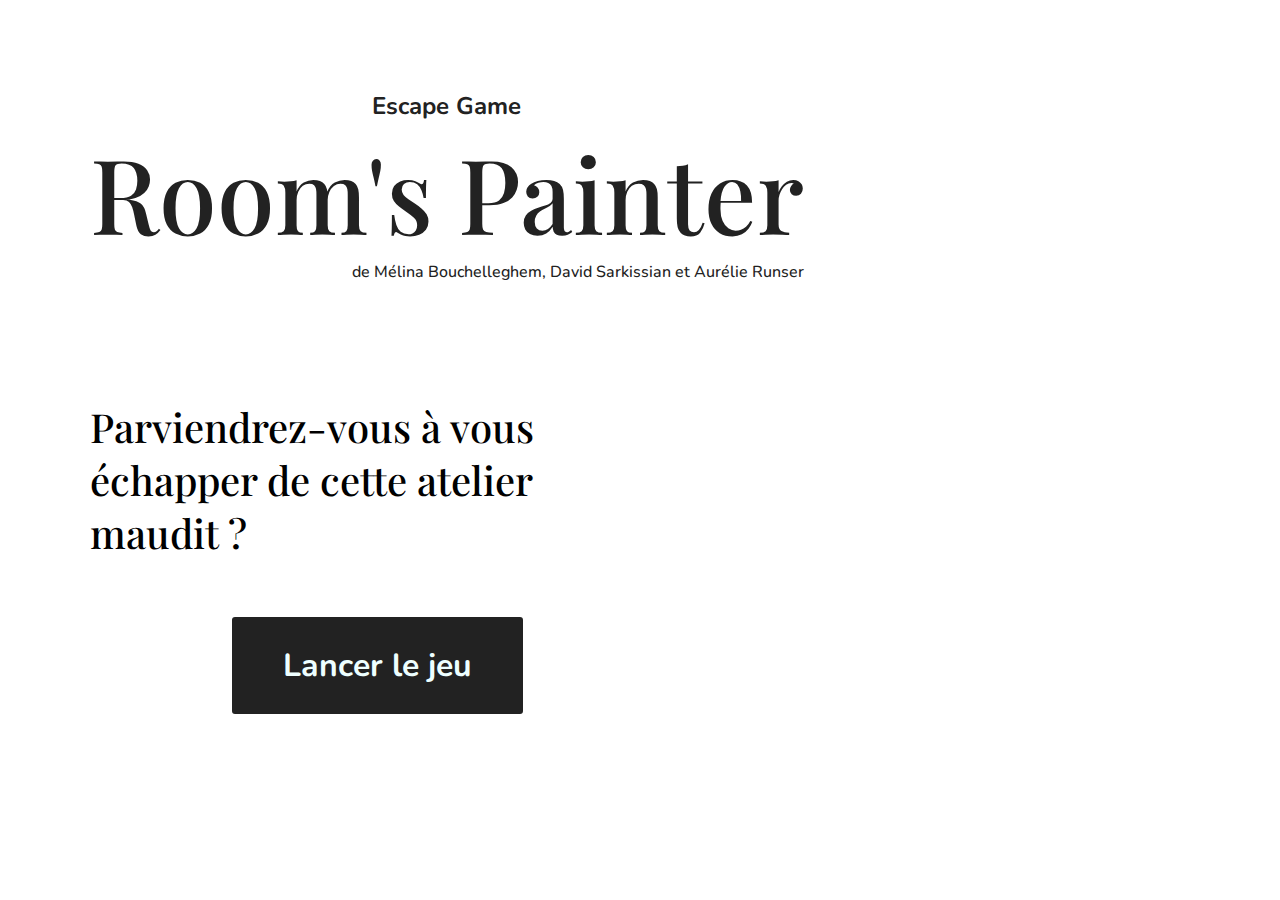
==== index.html @ 4a037136 "ajout de style sur les pages d'accueil et de fin" ====
<!DOCTYPE html>
<html lang="fr">
<head>
    <meta charset="UTF-8">
    <meta http-equiv="X-UA-Compatible" content="IE=edge">
    <meta name="viewport" content="width=device-width, initial-scale=1.0">
    <title>Room's Painter : Escape Game</title>

    <link href="/style.css" rel="stylesheet">

    <link rel="preconnect" href="https://fonts.googleapis.com">
    <link rel="preconnect" href="https://fonts.gstatic.com" crossorigin>
    <link href="https://fonts.googleapis.com/css2?family=Nunito:wght@500;700&family=Playfair+Display:ital,wght@1,400;1,500&display=swap" rel="stylesheet">
</head>

<body>
    <div class="entete">
        <h2 class="entete-escapegame">Escape Game</h2>
        <h1 class="entete-titre">Room's Painter</h1>
        <h2 class="entete-auteur">de Mélina Bouchelleghem, David Sarkissian et Aurélie Runser</h2>
    </div>

    <div class="corps">
        <p class="corps-texte">Parviendrez-vous à vous échapper de cette atelier maudit ?</p>
    
        <a class="button" href="/room.html">
            <button class="button-texte">
                Lancer le jeu        
            </button>
        </a>

    </div>
    
</body>
</html>
---- style.css ----
/* suppression des marges par défaut */
*{
    margin: 0;
    padding: 0;
    box-sizing: border-box;
}

/* suppression du scroll */
html{
    overflow: hidden;
}

/* ajout de l'image de fon */
body{
    width: 100vw;
    height: 100vh;
    padding: 10vh 7vw;
    background-image: url("img/fond.jpg");
    background-size: cover;
    background-position-x: right;
    background-position-y: center;
}

/* comportement de l'en tete */
.entete{
    width: fit-content;
    color: #222;

}

/* titre "Room's Painter" */
h1{
    font-size: 6.5rem;
    font-family: "Playfair Display";
    font-weight: 500;
}

/* sous-titres */
h2{
    font-family: 'Nunito';
}

/* texte "escape game" */
.entete-escapegame{
    font-size: 1.5rem;
    text-align: center;
    font-weight: 700;
}

/* les auteurs */
.entete-auteur{
    font-size: 1rem;
    text-align: right;
    font-weight: 500;
}

/* comportement du corps de la page (texte + bouton) */
.corps{
    margin: 13vh 0;
    width: 45vw;
}

/* texte de la page */
.corps-texte{
    font-size: 2.5rem;
    font-family: "Playfair Display";
    font-weight: 500;
}

/* bouton (le lien a) */
.button{
    display: block;
    margin: 10%;
    text-align: center;
}

/* style du bouton */
.button-texte{
    padding: 1.5rem 3rem;
    font-family: 'Nunito';
    font-weight: 700;
    font-size: 2rem;
    color: #eff;
    background: #222;
    border: #222 3px solid;
    border-radius: 3px;   
}

/* style du bouton au survole */
.button-texte:hover{
    color: #222;
    background: transparent;
}



/* Style supplmémentaire pour la page de FIN -----------------------------------------------------------------*/

/* titre "Room's Painter" */
.fin-titre{
    font-size: 4rem;
}

/* sous-titres */
.fin-escapegame,
.fin-auteur{
    text-align: left;
    font-size: 1rem;
}

/* comportement du corps de la page (texte + bouton) */
.fin-corps{
    margin: 5vh 0;
    text-align: center;
}

/* texte "Bravo !" (juste sur page de FIN) */
.texte_bravo{
    font-size: 7rem;
    font-weight: 800;
}

/* comportements des boutons (juste sur page de FIN)*/
.fin-buttons{
    margin: 8vh 0;
    width: 45vw;
    display: flex;
    justify-content: space-between;
    gap: 5px;
}

/* style du bouton */
.fin-button{
    margin: 0;
}
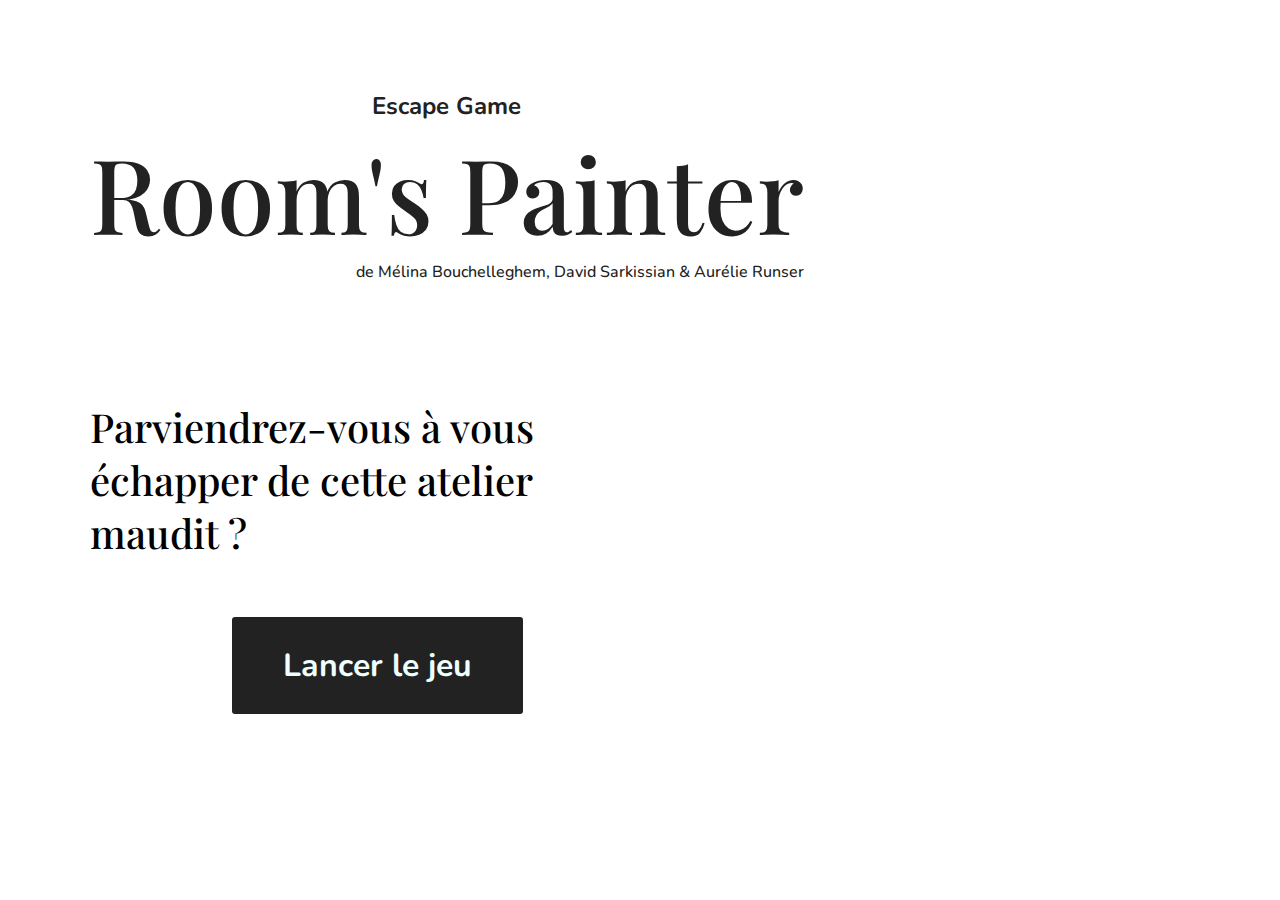
==== commit 8909b8e3: "ajout de liens vers les portoflios" ====
--- a/index.html
+++ b/index.html
@@ -17,7 +17,14 @@
     <div class="entete">
         <h2 class="entete-escapegame">Escape Game</h2>
         <h1 class="entete-titre">Room's Painter</h1>
-        <h2 class="entete-auteur">de Mélina Bouchelleghem, David Sarkissian et Aurélie Runser</h2>
+        <h2 class="entete-auteur">de
+            <a class="auteur-lien" target="_blank" href="#">Mélina Bouchelleghem</a>,
+
+            <a class="auteur-lien" target="_blank" href="https://portfolio.davidsarkissian.fr/">David Sarkissian</a> &
+
+            <a class="auteur-lien" target="_blank" href="https://portfolio.aurelierunser.fr/">Aurélie Runser</a>
+        </h2>
+
     </div>
 
     <div class="corps">
--- a/style.css
+++ b/style.css
@@ -12,6 +12,7 @@
 
 /* ajout de l'image de fon */
 body{
+    position: relative;
     width: 100vw;
     height: 100vh;
     padding: 10vh 7vw;
@@ -20,6 +21,7 @@
     background-position-x: right;
     background-position-y: center;
 }
+
 
 /* comportement de l'en tete */
 .entete{
@@ -53,6 +55,19 @@
     text-align: right;
     font-weight: 500;
 }
+
+/* liens vers les portfolios */
+.auteur-lien{
+    text-decoration: none;
+    color: #222;
+}
+
+/* liens vers les portfolios au survole */
+.auteur-lien:hover{
+    color: #E48102;
+}
+
+
 
 /* comportement du corps de la page (texte + bouton) */
 .corps{
@@ -102,8 +117,7 @@
 }
 
 /* sous-titres */
-.fin-escapegame,
-.fin-auteur{
+.fin-escapegame{
     text-align: left;
     font-size: 1rem;
 }
@@ -120,10 +134,10 @@
     font-weight: 800;
 }
 
-/* comportements des boutons (juste sur page de FIN)*/
+/* comportements des boutons (juste sur page de FIN) */
 .fin-buttons{
-    margin: 8vh 0;
-    width: 45vw;
+    margin: 8vh auto;
+    width: 600px;
     display: flex;
     justify-content: space-between;
     gap: 5px;
@@ -132,4 +146,20 @@
 /* style du bouton */
 .fin-button{
     margin: 0;
+}
+
+/* comportement des textes de crédits (juste sur page de FIN) */
+.div-auteurs{
+    position: absolute;
+    top: 20px;
+    right: 20px;
+    text-align: right;
+    font-family: 'Nunito';
+    font-size: 1rem;
+}
+
+/* liens vers les portfolios */
+.auteur-fin{
+    font-weight: 800;
+    color: #0151A3;
 }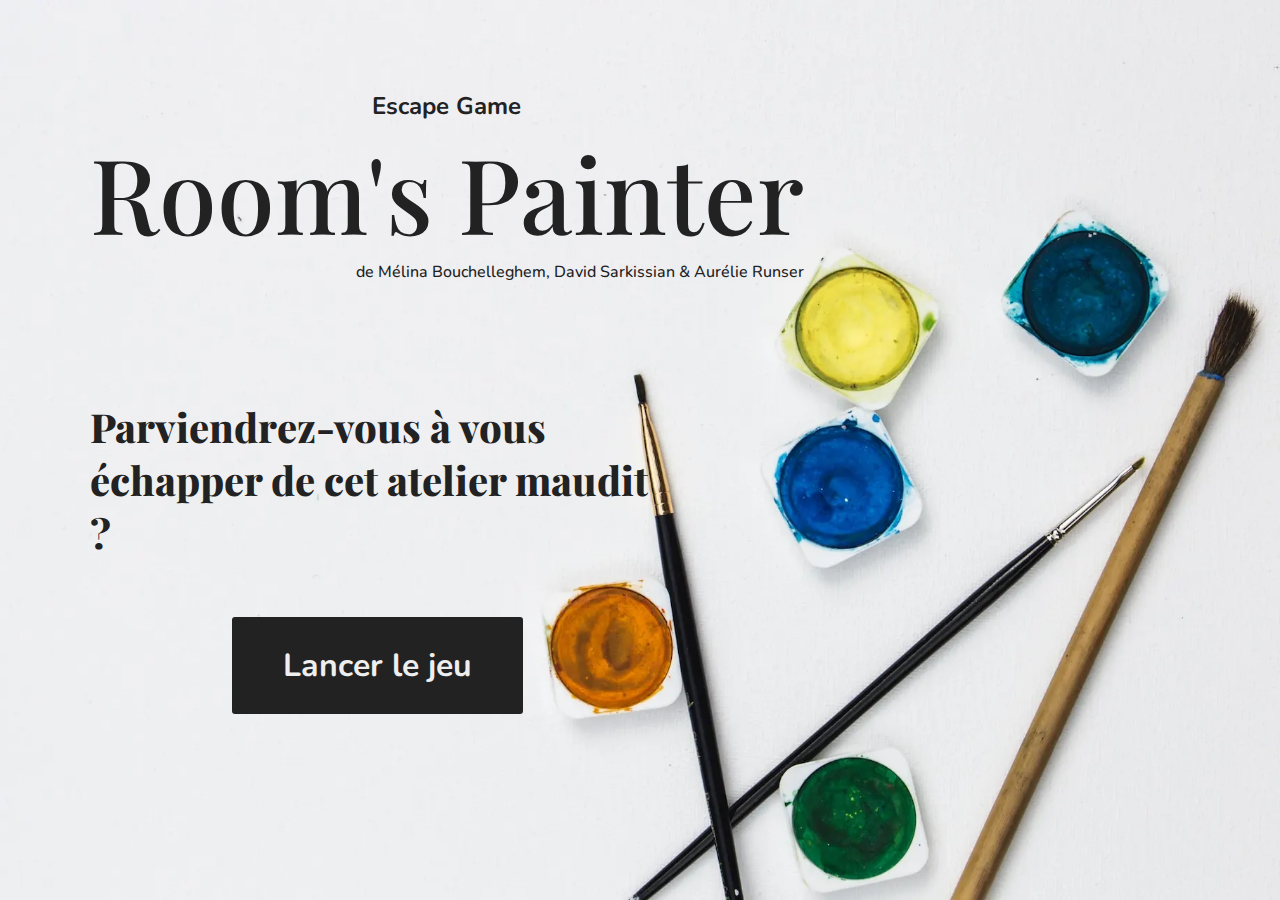
==== commit 3e767230: "ajout de l'animation de couleur des textes" ====
--- a/index.html
+++ b/index.html
@@ -7,7 +7,7 @@
     <title>Room's Painter : Escape Game</title>
 
     <link href="/style.css" rel="stylesheet">
-
+    
     <link rel="preconnect" href="https://fonts.googleapis.com">
     <link rel="preconnect" href="https://fonts.gstatic.com" crossorigin>
     <link href="https://fonts.googleapis.com/css2?family=Nunito:wght@500;700&family=Playfair+Display:ital,wght@1,400;1,500&display=swap" rel="stylesheet">
@@ -24,19 +24,17 @@
 
             <a class="auteur-lien" target="_blank" href="https://portfolio.aurelierunser.fr/">Aurélie Runser</a>
         </h2>
-
     </div>
 
     <div class="corps">
-        <p class="corps-texte">Parviendrez-vous à vous échapper de cette atelier maudit ?</p>
+        <p class="corps-texte">Parviendrez-vous à vous échapper de cet atelier maudit ?</p>
     
         <a class="button" href="/room.html">
             <button class="button-texte">
                 Lancer le jeu        
             </button>
         </a>
+    </div>
 
-    </div>
-    
 </body>
 </html>--- a/style.css
+++ b/style.css
@@ -16,10 +16,20 @@
     width: 100vw;
     height: 100vh;
     padding: 10vh 7vw;
-    background-image: url("img/fond.jpg");
+    background-color: #eee;
+    background-image: url("img/fond.webp");
     background-size: cover;
     background-position-x: right;
     background-position-y: center;
+}
+
+/* animation de couleur des textes */
+@keyframes coloranim {
+    0%{ color: #e48102}
+    25%{ color: #0151a3}
+    50%{ color: #e4d73d}
+    75%{ color: #006683}
+    100%{ color: #e48102}
 }
 
 
@@ -27,7 +37,6 @@
 .entete{
     width: fit-content;
     color: #222;
-
 }
 
 /* titre "Room's Painter" */
@@ -35,6 +44,8 @@
     font-size: 6.5rem;
     font-family: "Playfair Display";
     font-weight: 500;
+    color: #222;
+    animation: coloranim 8s ease infinite;
 }
 
 /* sous-titres */
@@ -64,7 +75,7 @@
 
 /* liens vers les portfolios au survole */
 .auteur-lien:hover{
-    color: #E48102;
+    color: #e48102;
 }
 
 
@@ -73,13 +84,14 @@
 .corps{
     margin: 13vh 0;
     width: 45vw;
+    color: #222;
 }
 
 /* texte de la page */
 .corps-texte{
     font-size: 2.5rem;
     font-family: "Playfair Display";
-    font-weight: 500;
+    font-weight: 800;
 }
 
 /* bouton (le lien a) */
@@ -91,20 +103,27 @@
 
 /* style du bouton */
 .button-texte{
+    cursor: pointer;
     padding: 1.5rem 3rem;
     font-family: 'Nunito';
     font-weight: 700;
     font-size: 2rem;
-    color: #eff;
+    color: #eee;
     background: #222;
     border: #222 3px solid;
-    border-radius: 3px;   
+    border-radius: 3px;
+    transition: all 0.5s ease;
 }
 
 /* style du bouton au survole */
 .button-texte:hover{
     color: #222;
     background: transparent;
+    animation: coloranim 8s ease infinite;
+}
+
+.text-anim{
+    transition: color 1s ease;
 }
 
 
@@ -132,6 +151,7 @@
 .texte_bravo{
     font-size: 7rem;
     font-weight: 800;
+    animation: coloranim 8s ease infinite;
 }
 
 /* comportements des boutons (juste sur page de FIN) */
@@ -161,5 +181,5 @@
 /* liens vers les portfolios */
 .auteur-fin{
     font-weight: 800;
-    color: #0151A3;
+    color: #0151a3;
 }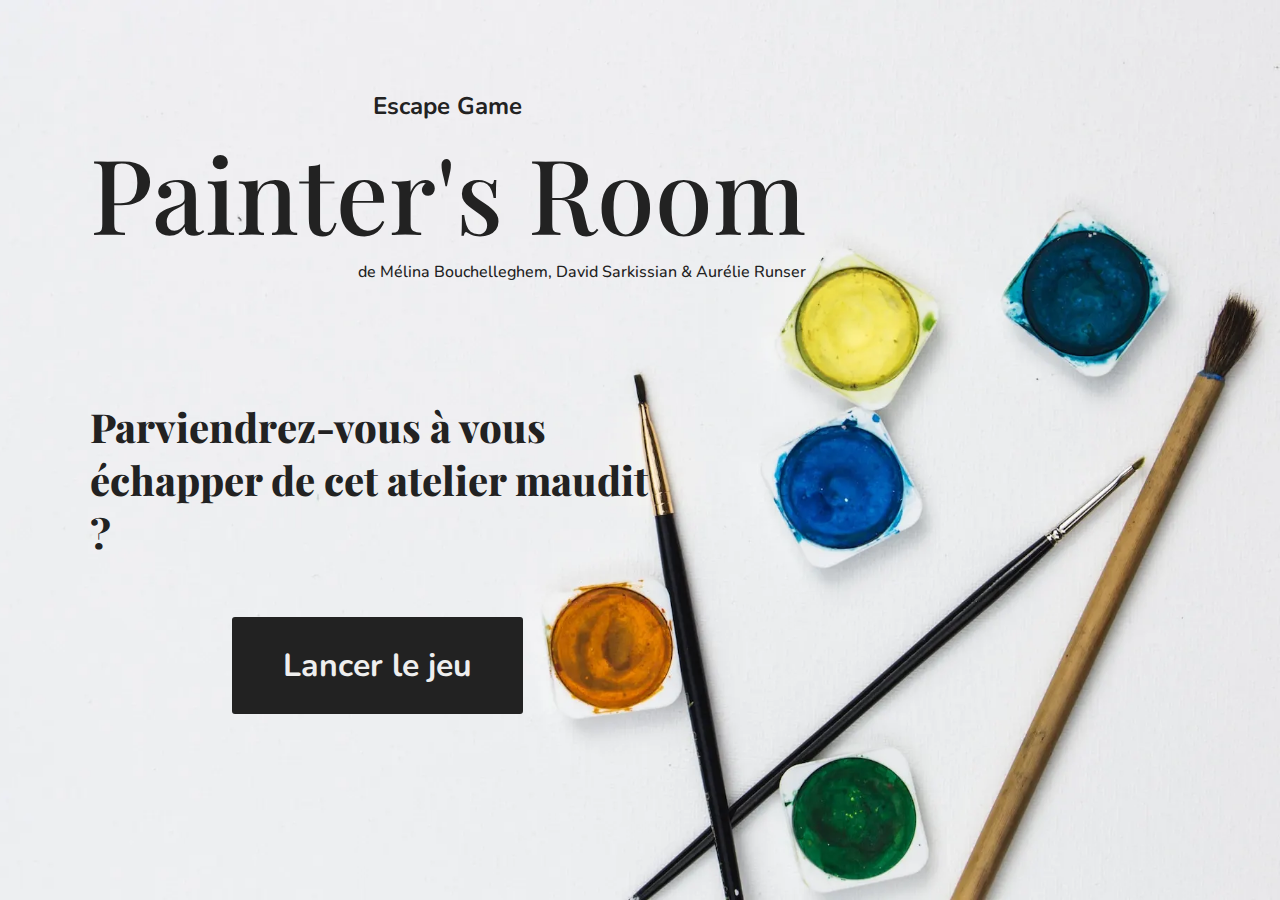
==== commit 994014eb: "changement du titre" ====
--- a/index.html
+++ b/index.html
@@ -4,7 +4,7 @@
     <meta charset="UTF-8">
     <meta http-equiv="X-UA-Compatible" content="IE=edge">
     <meta name="viewport" content="width=device-width, initial-scale=1.0">
-    <title>Room's Painter : Escape Game</title>
+    <title>Painter's Room : Escape Game</title>
 
     <link href="/style.css" rel="stylesheet">
     
@@ -16,7 +16,7 @@
 <body>
     <div class="entete">
         <h2 class="entete-escapegame">Escape Game</h2>
-        <h1 class="entete-titre">Room's Painter</h1>
+        <h1 class="entete-titre">Painter's Room</h1>
         <h2 class="entete-auteur">de
             <a class="auteur-lien" target="_blank" href="#">Mélina Bouchelleghem</a>,
 
--- a/style.css
+++ b/style.css
@@ -39,7 +39,7 @@
     color: #222;
 }
 
-/* titre "Room's Painter" */
+/* titre "Painter's Room" */
 h1{
     font-size: 6.5rem;
     font-family: "Playfair Display";
@@ -130,7 +130,7 @@
 
 /* Style supplmémentaire pour la page de FIN -----------------------------------------------------------------*/
 
-/* titre "Room's Painter" */
+/* titre "Painter's Room" */
 .fin-titre{
     font-size: 4rem;
 }
